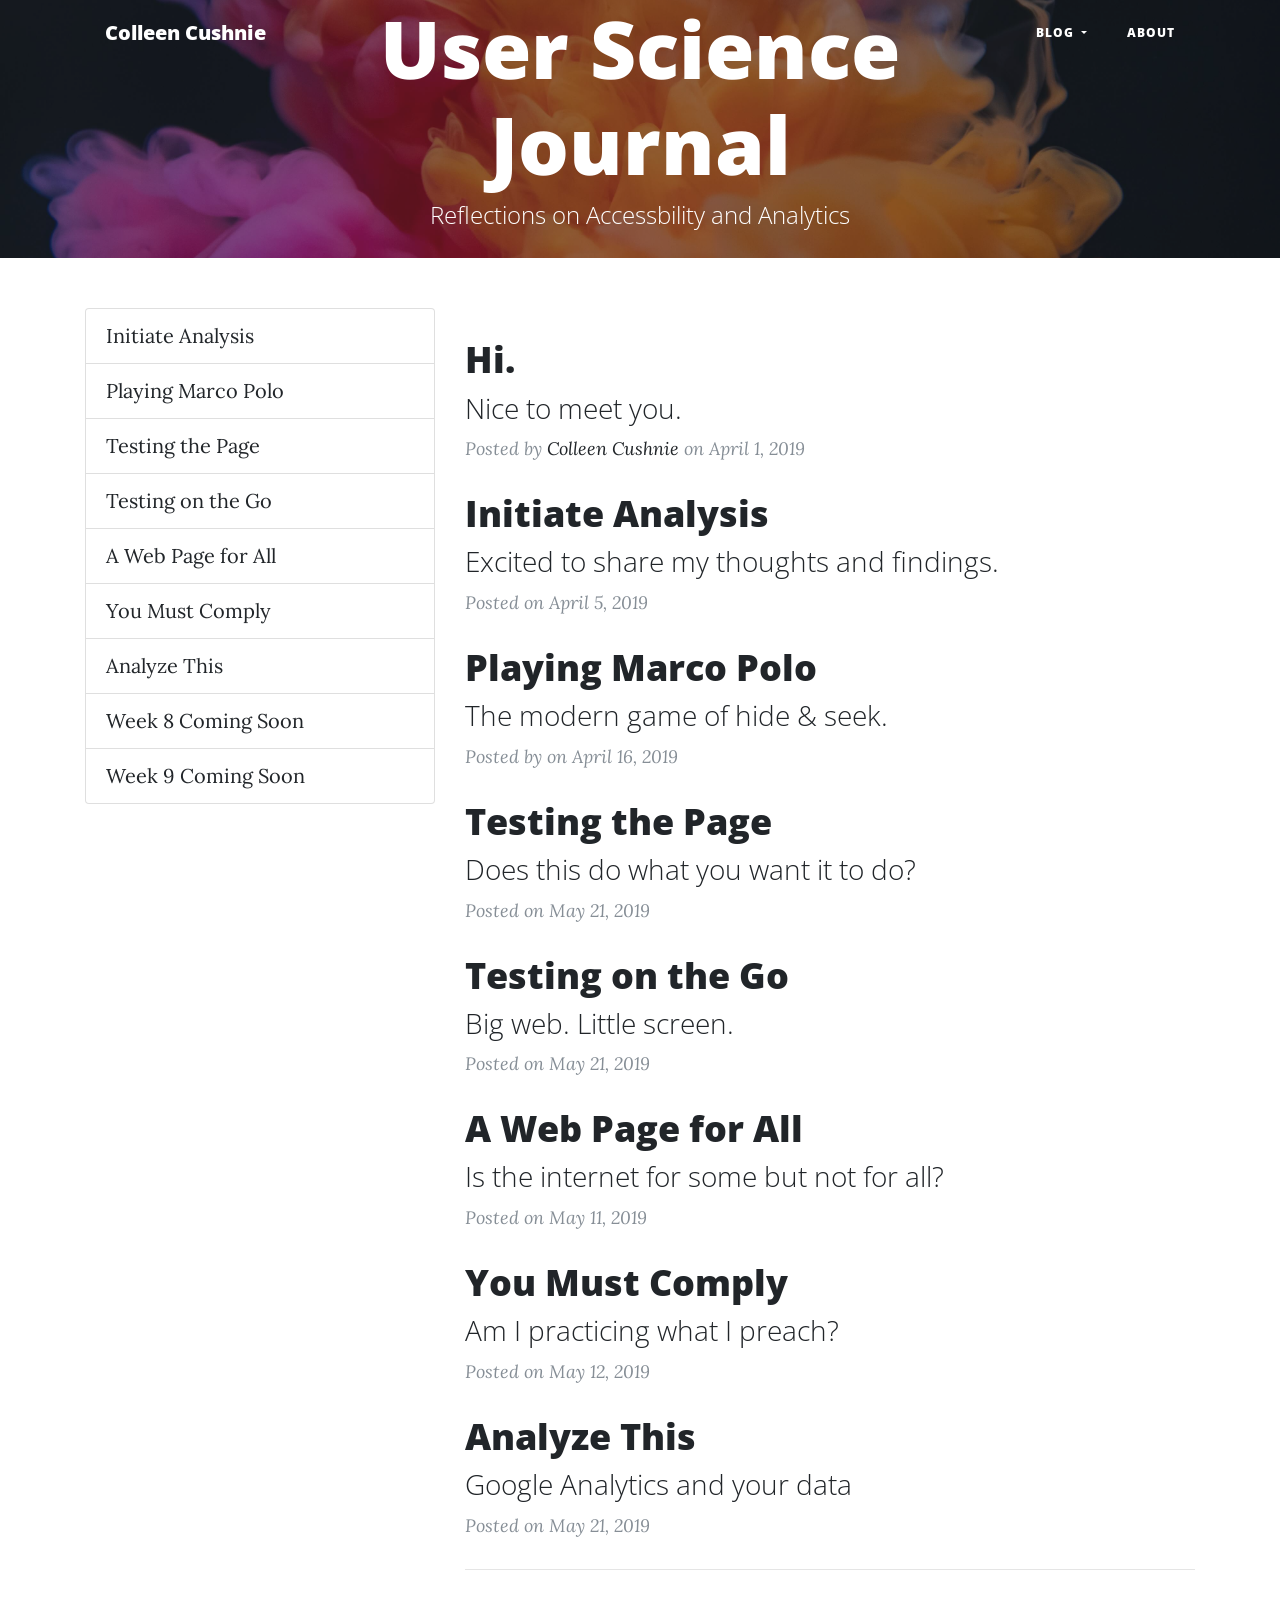
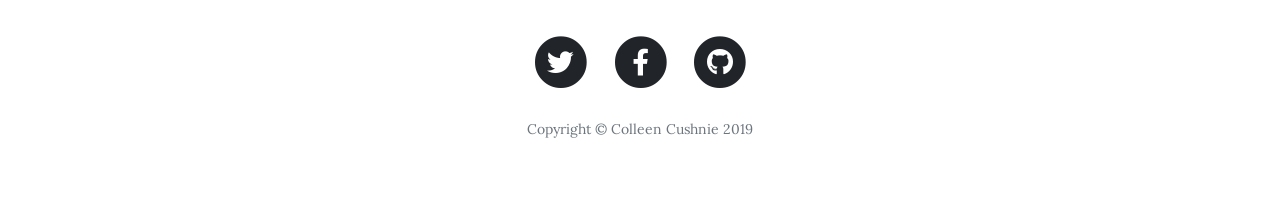
==== index.html @ f5b6a59d "many many updates and image adds" ====
<!DOCTYPE html>
<html lang="en">

<head>
  <!-- Global site tag (gtag.js) - Google Analytics -->
  <script async src="https://www.googletagmanager.com/gtag/js?id=UA-138976741-1"></script>
  <script>
    window.dataLayer = window.dataLayer || [];

    function gtag() {
      dataLayer.push(arguments);
    }
    gtag('js', new Date());

    gtag('config', 'UA-138976741-1');
  </script>

  <meta charset="utf-8">
  <meta name="viewport" content="width=device-width, initial-scale=1, shrink-to-fit=no">
  <meta name="description" content="">
  <meta name="author" content="">

  <title>User Science Journal</title>

  <!-- Bootstrap core CSS -->
  <link href="https://stackpath.bootstrapcdn.com/bootstrap/4.3.1/css/bootstrap.min.css " rel="stylesheet">

  <!-- Custom fonts for this template -->
  <link rel="stylesheet" href="https://use.fontawesome.com/releases/v5.7.2/css/all.css"
    integrity="sha384-fnmOCqbTlWIlj8LyTjo7mOUStjsKC4pOpQbqyi7RrhN7udi9RwhKkMHpvLbHG9Sr" crossorigin="anonymous">
  <link href='https://fonts.googleapis.com/css?family=Lora:400,700,400italic,700italic' rel='stylesheet'
    type='text/css'>
  <link
    href='https://fonts.googleapis.com/css?family=Open+Sans:300italic,400italic,600italic,700italic,800italic,400,300,600,700,800'
    rel='stylesheet' type='text/css'>

  <!-- Custom styles for this template -->
  <link href="css/clean-blog.min.css" rel="stylesheet">
  <link rel="apple-touch-icon" sizes="57x57" href="apple-icon-57x57.png">
  <link rel="apple-touch-icon" sizes="60x60" href="apple-icon-60x60.png">
  <link rel="apple-touch-icon" sizes="72x72" href="apple-icon-72x72.png">
  <link rel="apple-touch-icon" sizes="76x76" href="apple-icon-76x76.png">
  <link rel="apple-touch-icon" sizes="114x114" href="apple-icon-114x114.png">
  <link rel="apple-touch-icon" sizes="120x120" href="apple-icon-120x120.png">
  <link rel="apple-touch-icon" sizes="144x144" href="apple-icon-144x144.png">
  <link rel="apple-touch-icon" sizes="152x152" href="apple-icon-152x152.png">
  <link rel="apple-touch-icon" sizes="180x180" href="apple-icon-180x180.png">
  <link rel="icon" type="image/png" sizes="192x192" href="android-icon-192x192.png">
  <link rel="icon" type="image/png" sizes="32x32" href="favicon-32x32.png">
  <link rel="icon" type="image/png" sizes="96x96" href="favicon-96x96.png">
  <link rel="icon" type="image/png" sizes="16x16" href="favicon-16x16.png">
  <link rel="manifest" href="manifest.json">
  <meta name="msapplication-TileColor" content="#ffffff">
  <meta name="msapplication-TileImage" content="ms-icon-144x144.png">
  <meta name="theme-color" content="#ffffff">


</head>

<body>

  <!-- Navigation -->
  <nav class="navbar navbar-expand-lg navbar-light fixed-top" id="mainNav">
    <div class="container">
      <a class="navbar-brand" href="index.html">Colleen Cushnie</a>
      <button class="navbar-toggler navbar-toggler-right" type="button" data-toggle="collapse"
        data-target="#navbarResponsive" aria-controls="navbarResponsive" aria-expanded="false"
        aria-label="Toggle navigation">
        Menu
        <i class="fas fa-bars"></i>
      </button>
      <div class="collapse navbar-collapse" id="navbarResponsive">
        <ul class="navbar-nav ml-auto">
          <!-- <li class="nav-item">
            <a class="nav-link" href="index.html">Home</a>
          </li> -->


          <li class="nav-item dropdown">
            <a class="nav-link dropdown-toggle" href="#" id="navbarDropdownBlog" data-toggle="dropdown"
              aria-haspopup="true" aria-expanded="false">
              Blog
            </a>
            <div class="dropdown-menu dropdown-menu-right" aria-labelledby="navbarDropdownBlog">
              <a class="dropdown-item" href="post1.html">Initiate Analysis</a>
              <a class="dropdown-item" href="post2.html">Playing Marco Polo</a>
              <a class="dropdown-item" href="post3.html">Testing the Page</a>
              <a class="dropdown-item" href="post4.html">Testing on the Go</a>
              <a class="dropdown-item" href="post5.html">A Web Page for All</a>
              <a class="dropdown-item" href="post6.html">You Must Comply</a>
              <a class="dropdown-item" href="post7.html">Analyze This</a>
              <a class="dropdown-item" href="#">Week 8 Coming Soon</a>
                            <a class="dropdown-item" href="#">Week 9 Coming Soon</a>
            </div>
          </li>
          <li class="nav-item">
            <a class="nav-link" href="about.html">About</a>
          </li>
        </ul>
      </div>
    </div>
  </nav>

  <!-- Page Header -->
  <header class="masthead" style="background-image: url('img/abstract-art.jpg')">
    <div class="overlay"></div>
    <div class="container">
      <div class="row">
        <div class="col-lg-8 col-md-10 mx-auto">
          <div class="site-heading">
            <h1>User Science Journal</h1>
            <span class="subheading">Reflections on Accessbility and Analytics</span>

          </div>

        </div>
      </div>
    </div>
  </header>

  <!-- Main Content -->
  <div class="container">
    <div class="row">
      <div class="col-lg-4 col-md-12">
        <div class="list-group">
          <a href="post1.html" class="list-group-item">Initiate Analysis</a>
          <a href="post2.html" class="list-group-item">Playing Marco Polo</a>
              <a href="post3.html" class="list-group-item">Testing the Page</a>
              <a href="post4.html" class="list-group-item">Testing on the Go</a>
              <a href="post5.html" class="list-group-item">A Web Page for All</a>
              <a href="post6.html" class="list-group-item">You Must Comply</a>
              <a href="post7.html" class="list-group-item">Analyze This</a>
              <a href="#" class="list-group-item">Week 8 Coming Soon</a>
                            <a href="#" class="list-group-item">Week 9 Coming Soon</a>
              
              

        </div>
      </div>

      <div class="col-lg-8 col-md-12 mx-auto">
        <div class="post-preview">
          <a href="about.html">
            <h2 class="post-title">
              Hi. 
            </h2>
            <h3 class="post-subtitle">
              Nice to meet you.
            </h3>
          </a>
          <p class="post-meta">Posted by
            <a href="#">Colleen Cushnie</a>
            on April 1, 2019</p>
        </div>
        <div class="post-preview">
          <a href="post1.html">
            <h2 class="post-title">
              Initiate Analysis
            </h2>
            <h3 class="post-subtitle">
              Excited to share my thoughts and findings.
            </h3>
          </a>
          <p class="post-meta">Posted 
            on April 5, 2019</p>
        </div>
        <div class="post-preview">
          <a href="post2.html">
            <h2 class="post-title">
              Playing Marco Polo
            </h2>
            <h3 class="post-subtitle">
              The modern game of hide & seek.
            </h3>
          </a>
          <p class="post-meta">Posted by
            
            on April 16, 2019</p>
        </div>
        <div class="post-preview">
          <a href="post3.html">
            <h2 class="post-title">
              Testing the Page
            </h2>
            <h3 class="post-subtitle">
              Does this do what you want it to do?
            </h3>
          </a>
          <p class="post-meta">Posted 
            on May 21, 2019</p>
        </div>
        <div class="post-preview">
          <a href="post4.html">
            <h2 class="post-title">
              Testing on the Go
            </h2>
            <h3 class="post-subtitle">
              Big web. Little screen.
            </h3>
          </a>
          <p class="post-meta">Posted 
            on May 21, 2019</p>
        </div>
        <div class="post-preview">
          <a href="post5.html">
            <h2 class="post-title">
              A Web Page for All
            </h2>
            <h3 class="post-subtitle">
              Is the internet for some but not for all?
            </h3>
          </a>
          <p class="post-meta">Posted 
            on May 11, 2019</p>
        </div>
        <div class="post-preview">
          <a href="post6.html">
            <h2 class="post-title">
              You Must Comply
            </h2>
            <h3 class="post-subtitle">
              Am I practicing what I preach?
            </h3>
          </a>
          <p class="post-meta">Posted 
            on May 12, 2019</p>
        </div>
        <div class="post-preview">
          <a href="post7.html">
            <h2 class="post-title">
              Analyze This
            </h2>
            <h3 class="post-subtitle">
              Google Analytics and your data
            </h3>
          </a>
          <p class="post-meta">Posted 
            on May 21, 2019</p>
        </div>

        <hr>

      </div>
    </div>
  </div>


  <!-- Footer -->
  <footer>
    <div class="container">
      <div class="row">
        <div class="col-lg-8 col-md-10 mx-auto">
          <ul class="list-inline text-center">
            <li class="list-inline-item">
              <a href="#">
                <span class="fa-stack fa-lg">
                  <i class="fas fa-circle fa-stack-2x"></i>
                  <i class="fab fa-twitter fa-stack-1x fa-inverse"></i>
                </span>
              </a>
            </li>
            <li class="list-inline-item">
              <a href="https://twitter.com/colleenpacnw" target="_blank">
                <span class="fa-stack fa-lg">
                  <i class="fas fa-circle fa-stack-2x"></i>
                  <i class="fab fa-facebook-f fa-stack-1x fa-inverse"></i>
                </span>
              </a>
            </li>
            <li class="list-inline-item">
              <a href="https://github.com/Cushnie/user.science" target="_blank">
                <span class="fa-stack fa-lg">
                  <i class="fas fa-circle fa-stack-2x"></i>
                  <i class="fab fa-github fa-stack-1x fa-inverse"></i>
                </span>
              </a>
            </li>
          </ul>
          <p class="copyright text-muted">Copyright &copy; Colleen Cushnie 2019</p>
        </div>
      </div>
    </div>
  </footer>

  <!-- Bootstrap core JavaScript -->
  <script src="https://code.jquery.com/jquery-3.3.1.slim.min.js"
    integrity="sha384-q8i/X+965DzO0rT7abK41JStQIAqVgRVzpbzo5smXKp4YfRvH+8abtTE1Pi6jizo" crossorigin="anonymous">
  </script>
  <script src="https://cdnjs.cloudflare.com/ajax/libs/popper.js/1.14.7/umd/popper.min.js"
    integrity="sha384-UO2eT0CpHqdSJQ6hJty5KVphtPhzWj9WO1clHTMGa3JDZwrnQq4sF86dIHNDz0W1" crossorigin="anonymous">
  </script>
  <script src="https://stackpath.bootstrapcdn.com/bootstrap/4.3.1/js/bootstrap.min.js"
    integrity="sha384-JjSmVgyd0p3pXB1rRibZUAYoIIy6OrQ6VrjIEaFf/nJGzIxFDsf4x0xIM+B07jRM" crossorigin="anonymous">
  </script>


  <!-- Custom scripts for this template -->
  <script src="js/clean-blog.min.js"></script>
</body>

</html>
---- css/clean-blog.min.css ----
/*!
 * Start Bootstrap - Clean Blog v5.0.2 (https://startbootstrap.com/template-overviews/clean-blog)
 * Copyright 2013-2019 Start Bootstrap
 * Licensed under MIT (https://github.com/BlackrockDigital/startbootstrap-clean-blog/blob/master/LICENSE)
 */
body {
    font-size: 20px;
    color: #212529;
    font-family: Lora, 'Times New Roman', serif
}

p {
    line-height: 1.5;
    margin: 30px 0
}

p a {
    text-decoration: underline
}

h1,
h2,
h3,
h4,
h5,
h6 {
    font-weight: 800;
    font-family: 'Open Sans', 'Helvetica Neue', Helvetica, Arial, sans-serif
}

a {
    color: #212529;
    -webkit-transition: all .2s;
    transition: all .2s
}

a:focus,
a:hover {
    color: #0085a1
}

blockquote {
    font-style: italic;
    color: #868e96
}

.section-heading {
    font-size: 36px;
    font-weight: 700;
    margin-top: 60px
}

.caption {
    font-size: 14px;
    font-style: italic;
    display: block;
    margin: 0;
    padding: 10px;
    text-align: center;
    border-bottom-right-radius: 5px;
    border-bottom-left-radius: 5px
}

::-moz-selection {
    color: #fff;
    background: #0085a1;
    text-shadow: none
}

::selection {
    color: #fff;
    background: #0085a1;
    text-shadow: none
}

img::-moz-selection {
    color: #fff;
    background: 0 0
}

img::selection {
    color: #fff;
    background: 0 0
}

img::-moz-selection {
    color: #fff;
    background: 0 0
}

#mainNav {
    position: absolute;
    border-bottom: 1px solid #e9ecef;
    background-color: #fff;
    font-family: 'Open Sans', 'Helvetica Neue', Helvetica, Arial, sans-serif
}

#mainNav .navbar-brand {
    font-weight: 800;
    color: #343a40
}

#mainNav .navbar-toggler {
    font-size: 12px;
    font-weight: 800;
    padding: 13px;
    text-transform: uppercase;
    color: #343a40
}

#mainNav .navbar-nav>li.nav-item>a {
    font-size: 12px;
    font-weight: 800;
    letter-spacing: 1px;
    text-transform: uppercase
}

@media only screen and (min-width:992px) {
    #mainNav {
        border-bottom: 1px solid transparent;
        background: 0 0
    }

    #mainNav .navbar-brand {
        padding: 10px 20px;
        color: #fff
    }

    #mainNav .navbar-brand:focus,
    #mainNav .navbar-brand:hover {
        color: rgba(255, 255, 255, .8)
    }

    #mainNav .navbar-nav>li.nav-item>a {
        padding: 10px 20px;
        color: #fff
    }

    #mainNav .navbar-nav>li.nav-item>a:focus,
    #mainNav .navbar-nav>li.nav-item>a:hover {
        color: rgba(255, 255, 255, .8)
    }
}

@media only screen and (min-width:992px) {
    #mainNav {
        -webkit-transition: background-color .2s;
        transition: background-color .2s;
        -webkit-transform: translate3d(0, 0, 0);
        transform: translate3d(0, 0, 0);
        -webkit-backface-visibility: hidden
    }

    #mainNav.is-fixed {
        position: fixed;
        top: -67px;
        -webkit-transition: -webkit-transform .2s;
        transition: -webkit-transform .2s;
        transition: transform .2s;
        transition: transform .2s, -webkit-transform .2s;
        border-bottom: 1px solid #fff;
        background-color: rgba(255, 255, 255, .9)
    }

    #mainNav.is-fixed .navbar-brand {
        color: #212529
    }

    #mainNav.is-fixed .navbar-brand:focus,
    #mainNav.is-fixed .navbar-brand:hover {
        color: #0085a1
    }

    #mainNav.is-fixed .navbar-nav>li.nav-item>a {
        color: #212529
    }

    #mainNav.is-fixed .navbar-nav>li.nav-item>a:focus,
    #mainNav.is-fixed .navbar-nav>li.nav-item>a:hover {
        color: #0085a1
    }

    #mainNav.is-visible {
        -webkit-transform: translate3d(0, 100%, 0);
        transform: translate3d(0, 100%, 0)
    }
}

header.masthead {
    margin-bottom: 50px;
    background: no-repeat center center;
    background-color: #868e96;
    background-attachment: scroll;
    position: relative;
    background-size: cover
}

header.masthead .overlay {
    position: absolute;
    top: 0;
    left: 0;
    height: 100%;
    width: 100%;
    background-color: #212529;
    opacity: .5
}

header.masthead .page-heading,
header.masthead .post-heading,
header.masthead .site-heading {
    padding: 0 0 30px;
    color: #fff
}

header.masthead .page-heading,
header.masthead .site-heading {
    text-align: center
}

header.masthead .page-heading h1,
header.masthead .site-heading h1 {
    font-size: 50px;
    margin-top: 0
}

header.masthead .page-heading .subheading,
header.masthead .site-heading .subheading {
    font-size: 24px;
    font-weight: 300;
    line-height: 1.1;
    display: block;
    margin: 10px 0 0;
    font-family: 'Open Sans', 'Helvetica Neue', Helvetica, Arial, sans-serif
}

@media only screen and (min-width:768px) {

    header.masthead .page-heading h1,
    header.masthead .site-heading h1 {
        font-size: 80px
    }
}

header.masthead .post-heading h1 {
    font-size: 35px
}

header.masthead .post-heading .meta,
header.masthead .post-heading .subheading {
    line-height: 1.1;
    display: block
}

header.masthead .post-heading .subheading {
    font-size: 24px;
    font-weight: 600;
    margin: 10px 0 30px;
    font-family: 'Open Sans', 'Helvetica Neue', Helvetica, Arial, sans-serif
}

header.masthead .post-heading .meta {
    font-size: 20px;
    font-weight: 300;
    font-style: italic;
    font-family: Lora, 'Times New Roman', serif
}

header.masthead .post-heading .meta a {
    color: #fff
}

@media only screen and (min-width:768px) {
    header.masthead .post-heading h1 {
        font-size: 55px
    }

    header.masthead .post-heading .subheading {
        font-size: 30px
    }
}

.post-preview>a {
    color: #212529
}

.post-preview>a:focus,
.post-preview>a:hover {
    text-decoration: none;
    color: #0085a1
}

.post-preview>a>.post-title {
    font-size: 30px;
    margin-top: 30px;
    margin-bottom: 10px
}

.post-preview>a>.post-subtitle {
    font-weight: 300;
    margin: 0 0 10px
}

.post-preview>.post-meta {
    font-size: 18px;
    font-style: italic;
    margin-top: 0;
    color: #868e96
}

.post-preview>.post-meta>a {
    text-decoration: none;
    color: #212529
}

.post-preview>.post-meta>a:focus,
.post-preview>.post-meta>a:hover {
    text-decoration: underline;
    color: #0085a1
}

@media only screen and (min-width:768px) {
    .post-preview>a>.post-title {
        font-size: 36px
    }
}

.floating-label-form-group {
    font-size: 14px;
    position: relative;
    margin-bottom: 0;
    padding-bottom: .5em;
    border-bottom: 1px solid #dee2e6
}

.floating-label-form-group input,
.floating-label-form-group textarea {
    font-size: 1.5em;
    position: relative;
    z-index: 1;
    padding: 0;
    resize: none;
    border: none;
    border-radius: 0;
    background: 0 0;
    -webkit-box-shadow: none !important;
    box-shadow: none !important;
    font-family: Lora, 'Times New Roman', serif
}

.floating-label-form-group input::-webkit-input-placeholder,
.floating-label-form-group textarea::-webkit-input-placeholder {
    color: #868e96;
    font-family: Lora, 'Times New Roman', serif
}

.floating-label-form-group label {
    font-size: .85em;
    line-height: 1.764705882em;
    position: relative;
    z-index: 0;
    top: 2em;
    display: block;
    margin: 0;
    -webkit-transition: top .3s ease, opacity .3s ease;
    transition: top .3s ease, opacity .3s ease;
    vertical-align: middle;
    vertical-align: baseline;
    opacity: 0
}

.floating-label-form-group .help-block {
    margin: 15px 0
}

.floating-label-form-group-with-value label {
    top: 0;
    opacity: 1
}

.floating-label-form-group-with-focus label {
    color: #0085a1
}

form .form-group:first-child .floating-label-form-group {
    border-top: 1px solid #dee2e6
}

footer {
    padding: 50px 0 65px
}

footer .list-inline {
    margin: 0;
    padding: 0
}

footer .copyright {
    font-size: 14px;
    margin-bottom: 0;
    text-align: center
}

.btn {
    font-size: 14px;
    font-weight: 800;
    padding: 15px 25px;
    letter-spacing: 1px;
    text-transform: uppercase;
    border-radius: 0;
    font-family: 'Open Sans', 'Helvetica Neue', Helvetica, Arial, sans-serif
}

.btn-primary {
    background-color: #0085a1;
    border-color: #0085a1
}

.btn-primary:active,
.btn-primary:focus,
.btn-primary:hover {
    color: #fff;
    background-color: #00657b !important;
    border-color: #00657b !important
}

.btn-lg {
    font-size: 16px;
    padding: 25px 35px
}
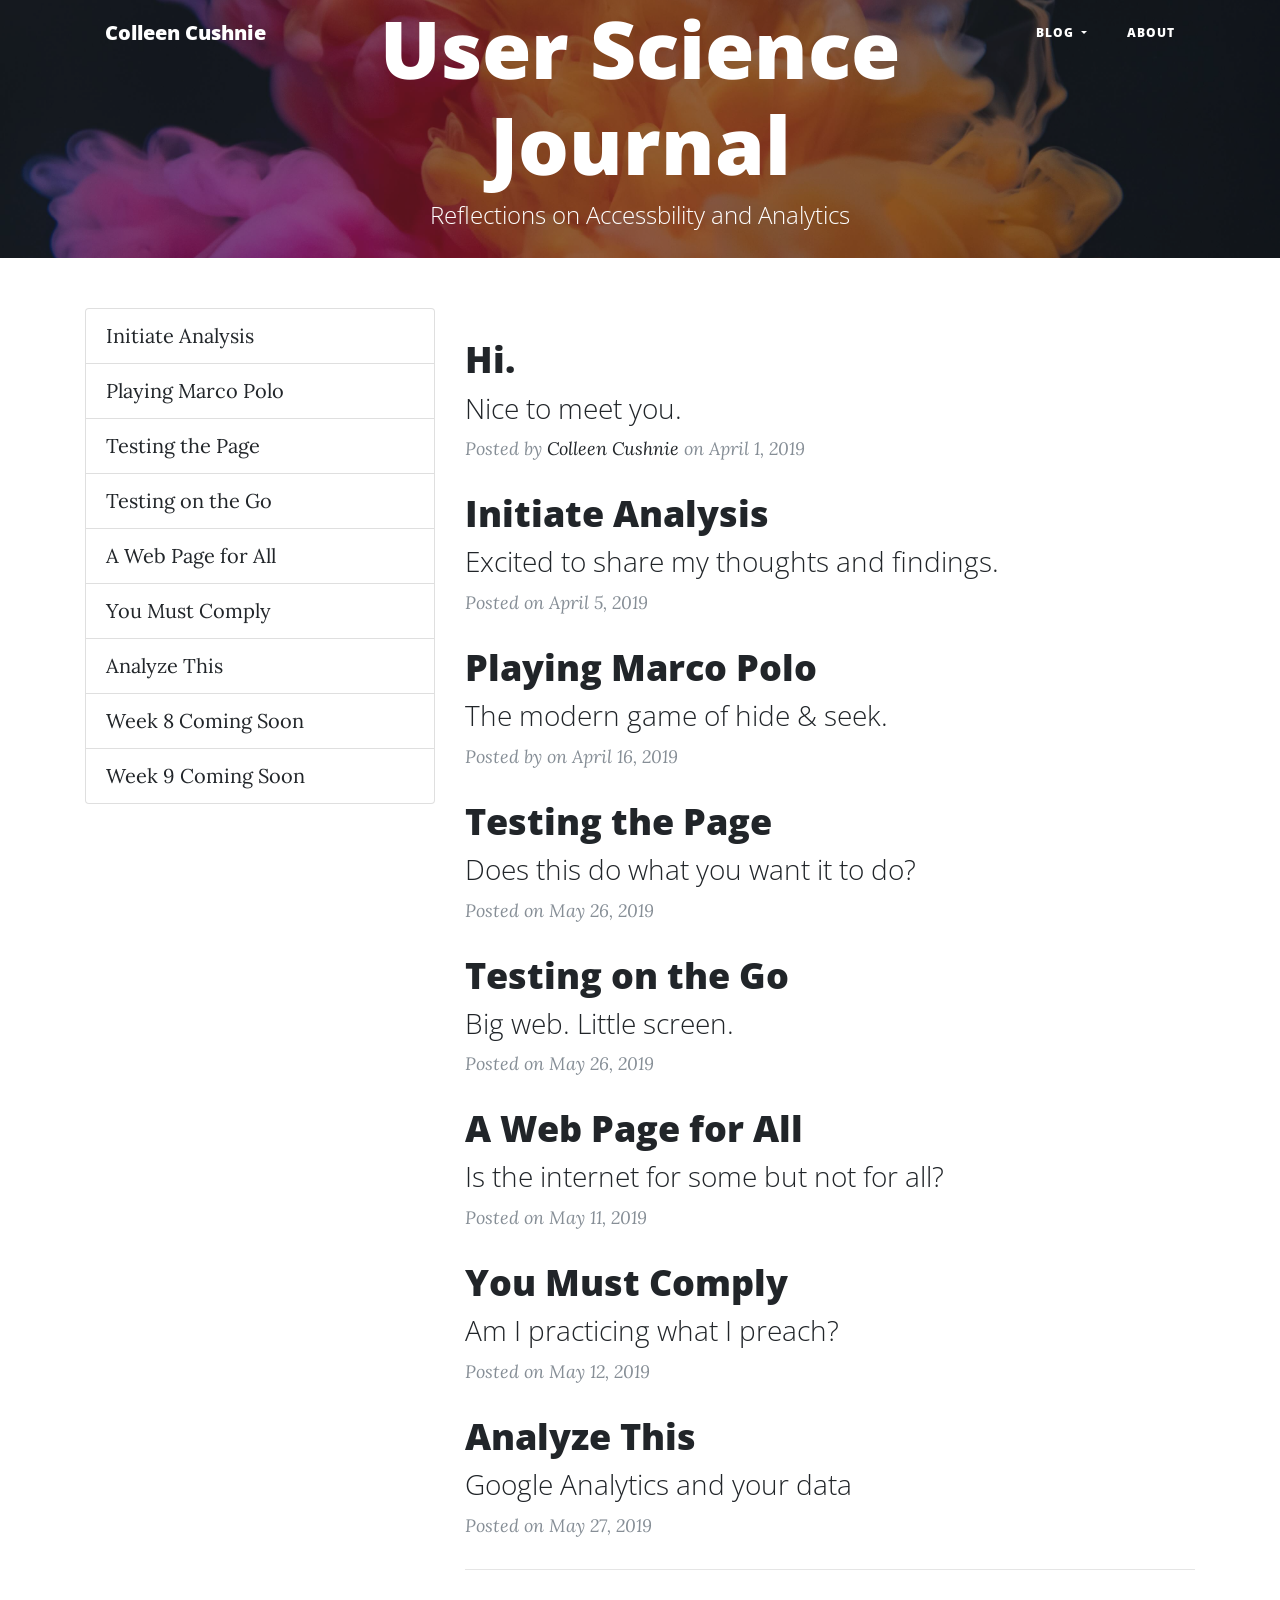
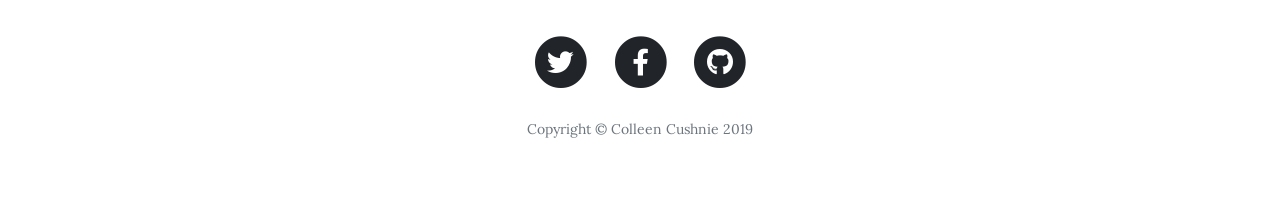
==== commit 448c6f97: "create entry for week 4 and add images" ====
--- a/index.html
+++ b/index.html
@@ -187,7 +187,7 @@
             </h3>
           </a>
           <p class="post-meta">Posted 
-            on May 21, 2019</p>
+            on May 26, 2019</p>
         </div>
         <div class="post-preview">
           <a href="post4.html">
@@ -199,7 +199,7 @@
             </h3>
           </a>
           <p class="post-meta">Posted 
-            on May 21, 2019</p>
+            on May 26, 2019</p>
         </div>
         <div class="post-preview">
           <a href="post5.html">
@@ -235,7 +235,7 @@
             </h3>
           </a>
           <p class="post-meta">Posted 
-            on May 21, 2019</p>
+            on May 27, 2019</p>
         </div>
 
         <hr>
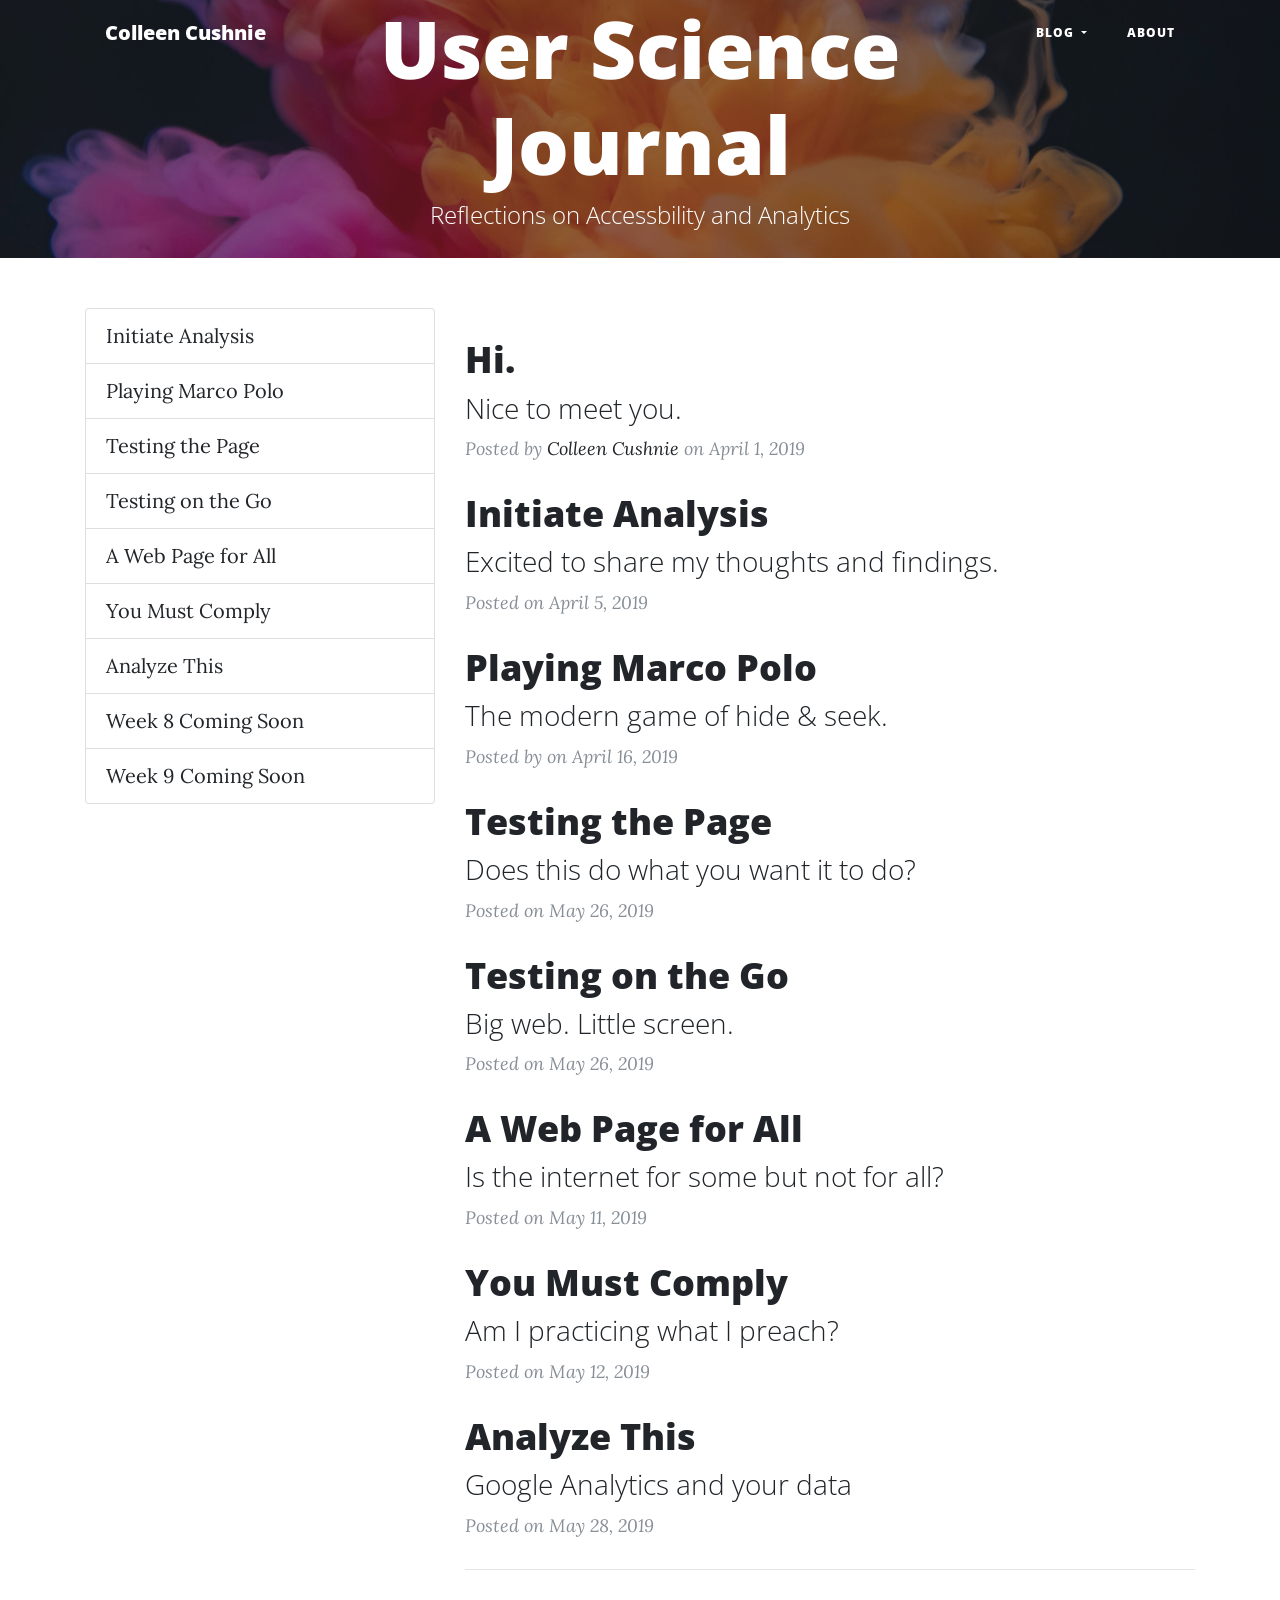
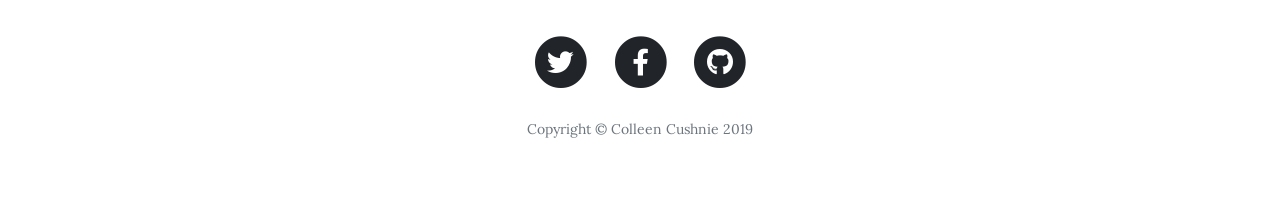
==== commit b3928ccb: "edit small details in blog post" ====
--- a/index.html
+++ b/index.html
@@ -235,7 +235,7 @@
             </h3>
           </a>
           <p class="post-meta">Posted 
-            on May 27, 2019</p>
+            on May 28, 2019</p>
         </div>
 
         <hr>
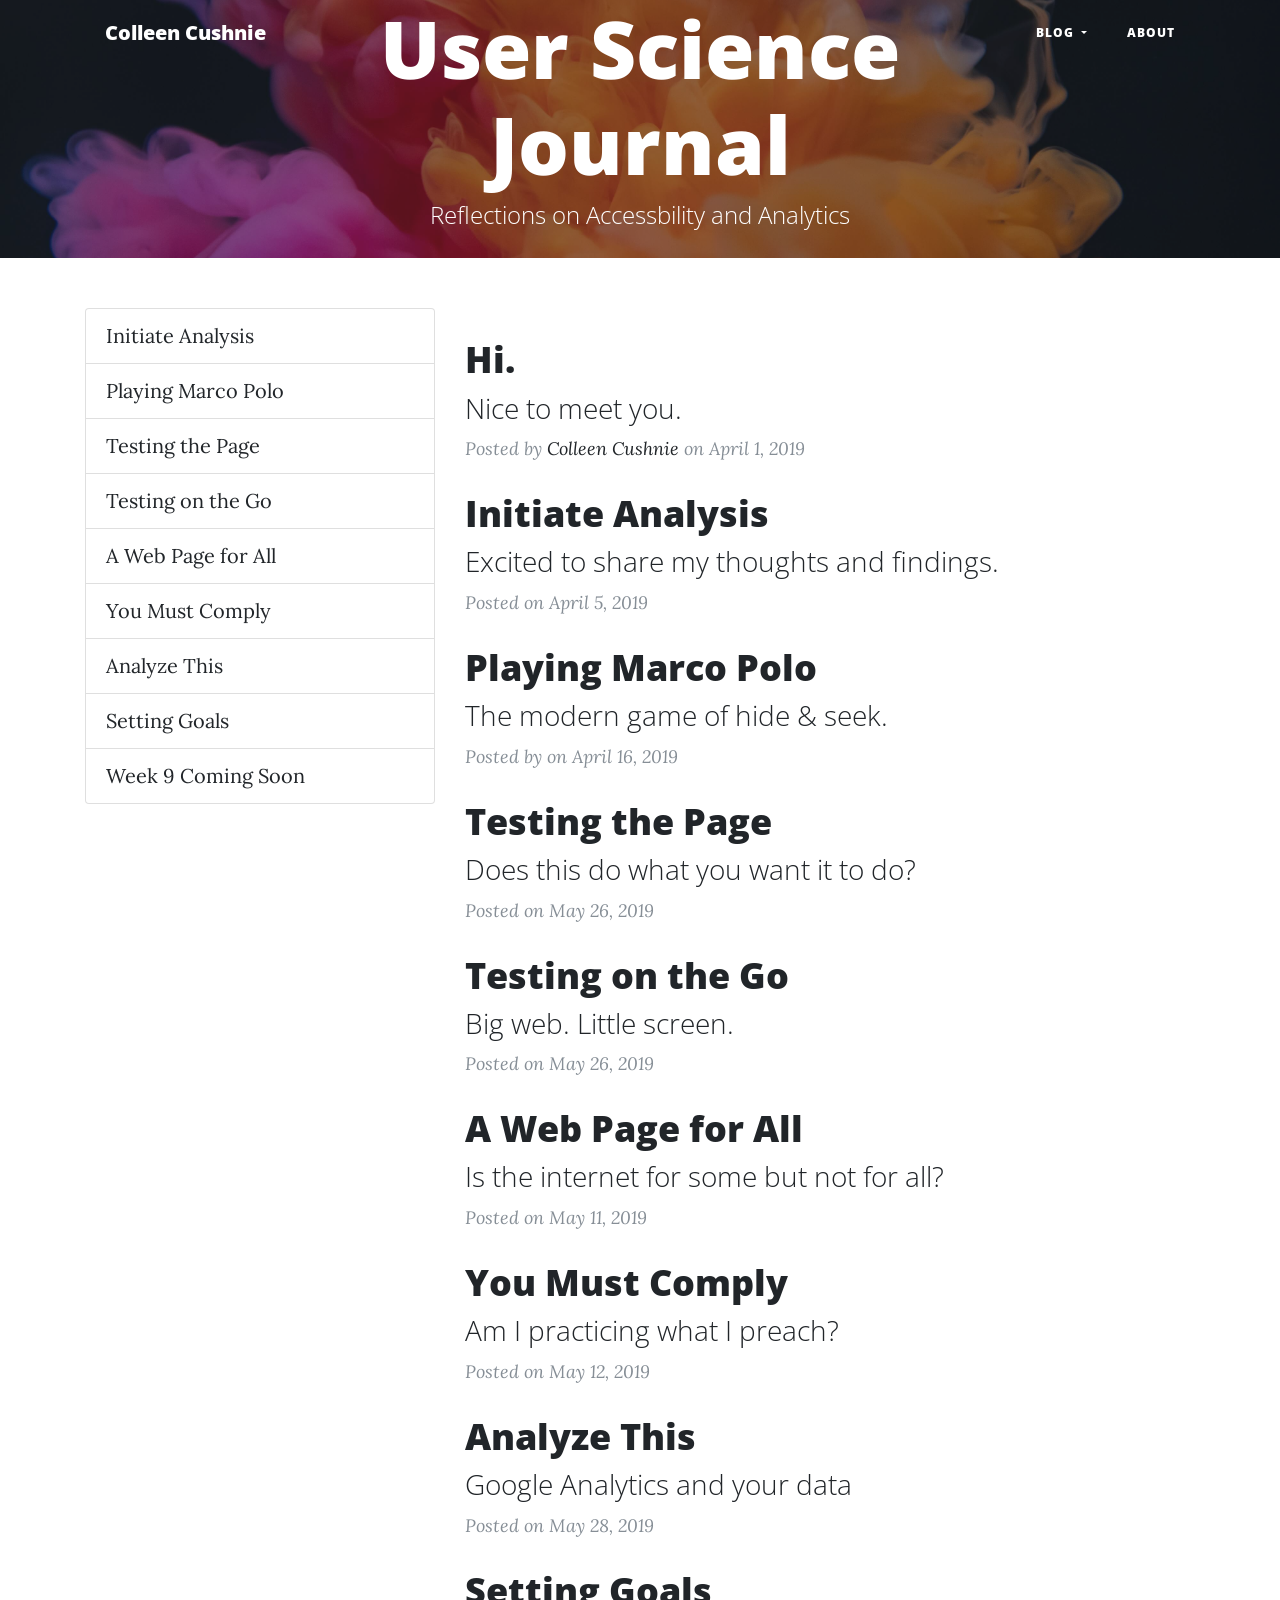
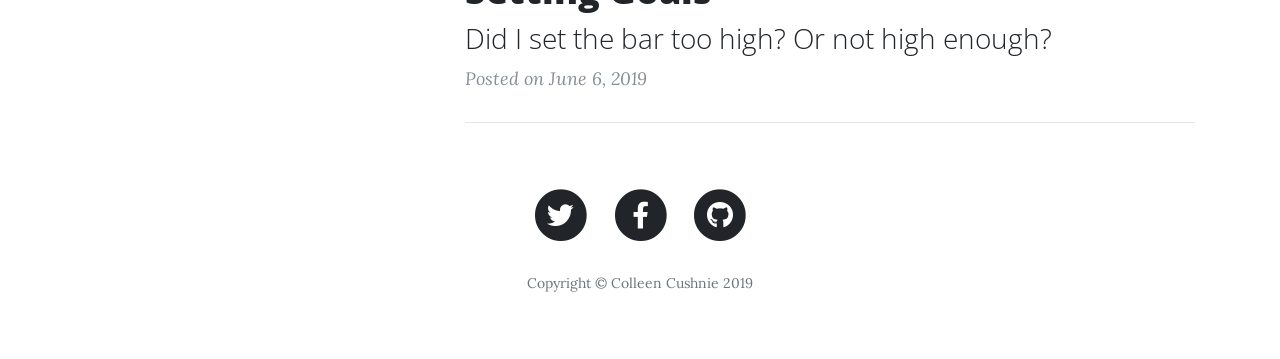
==== commit 0194164f: "add week 8 and update links in dropdown menu" ====
--- a/index.html
+++ b/index.html
@@ -13,7 +13,25 @@
     gtag('js', new Date());
 
     gtag('config', 'UA-138976741-1');
+
+    
   </script>
+      <script>
+        /**
+        * Function that registers a click on an outbound link in Analytics.
+        * This function takes a valid URL string as an argument, and uses that URL string
+        * as the event label. Setting the transport method to 'beacon' lets the hit be sent
+        * using 'navigator.sendBeacon' in browser that support it.
+        */
+        var getOutboundLink = function(url) {
+          gtag('event', 'click', {
+            'event_category': 'outbound',
+            'event_label': url,
+            'transport_type': 'beacon',
+            'event_callback': function(){document.location = url;}
+          });
+        }
+        </script>
 
   <meta charset="utf-8">
   <meta name="viewport" content="width=device-width, initial-scale=1, shrink-to-fit=no">
@@ -62,7 +80,7 @@
   <!-- Navigation -->
   <nav class="navbar navbar-expand-lg navbar-light fixed-top" id="mainNav">
     <div class="container">
-      <a class="navbar-brand" href="index.html">Colleen Cushnie</a>
+      <a class="navbar-brand" href="https://www.colleencushnie.com" onclick="getOutboundLink('http://www.colleencushnie.com'); return false;">Colleen Cushnie</a>
       <button class="navbar-toggler navbar-toggler-right" type="button" data-toggle="collapse"
         data-target="#navbarResponsive" aria-controls="navbarResponsive" aria-expanded="false"
         aria-label="Toggle navigation">
@@ -89,7 +107,7 @@
               <a class="dropdown-item" href="post5.html">A Web Page for All</a>
               <a class="dropdown-item" href="post6.html">You Must Comply</a>
               <a class="dropdown-item" href="post7.html">Analyze This</a>
-              <a class="dropdown-item" href="#">Week 8 Coming Soon</a>
+              <a class="dropdown-item" href="post8.html">Setting Goals</a>
                             <a class="dropdown-item" href="#">Week 9 Coming Soon</a>
             </div>
           </li>
@@ -130,7 +148,7 @@
               <a href="post5.html" class="list-group-item">A Web Page for All</a>
               <a href="post6.html" class="list-group-item">You Must Comply</a>
               <a href="post7.html" class="list-group-item">Analyze This</a>
-              <a href="#" class="list-group-item">Week 8 Coming Soon</a>
+              <a href="post8.html" class="list-group-item">Setting Goals</a>
                             <a href="#" class="list-group-item">Week 9 Coming Soon</a>
               
               
@@ -237,7 +255,18 @@
           <p class="post-meta">Posted 
             on May 28, 2019</p>
         </div>
-
+        <div class="post-preview">
+          <a href="post8.html">
+            <h2 class="post-title">
+              Setting Goals
+            </h2>
+            <h3 class="post-subtitle">
+              Did I set the bar too high? Or not high enough?
+            </h3>
+          </a>
+          <p class="post-meta">Posted 
+            on June 6, 2019</p>
+        </div>
         <hr>
 
       </div>
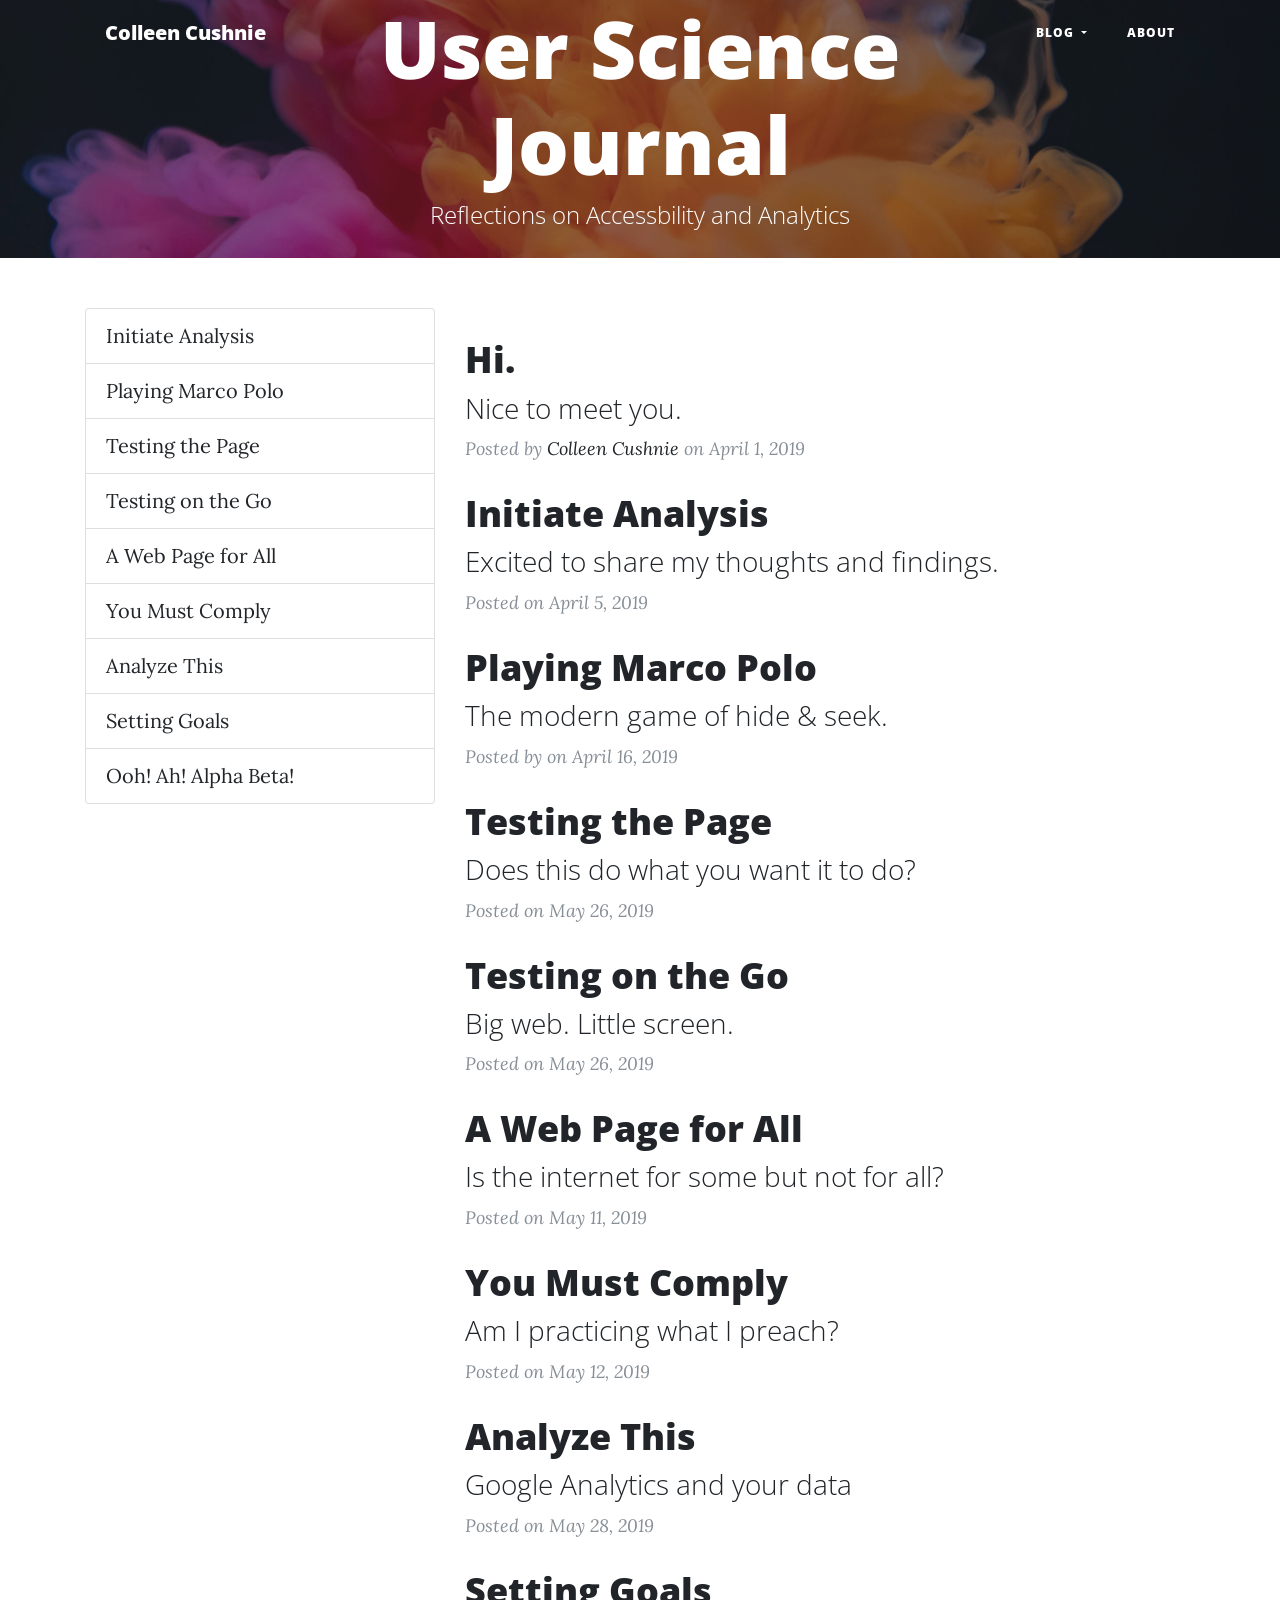
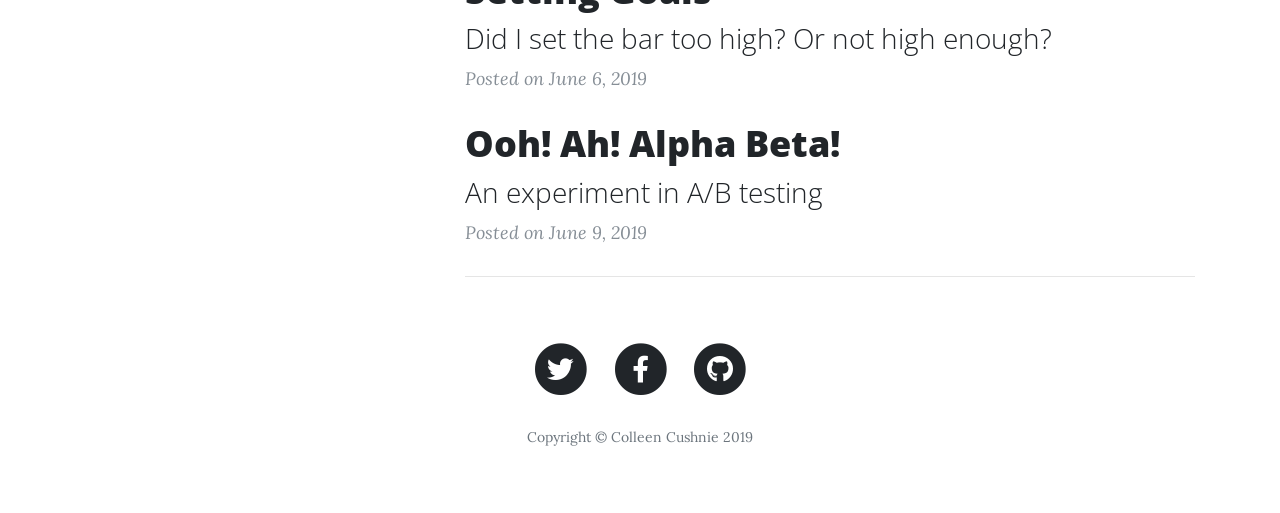
==== commit f970859b: "added Week 9 & updated all files" ====
--- a/index.html
+++ b/index.html
@@ -13,25 +13,25 @@
     gtag('js', new Date());
 
     gtag('config', 'UA-138976741-1');
-
-    
-  </script>
-      <script>
-        /**
-        * Function that registers a click on an outbound link in Analytics.
-        * This function takes a valid URL string as an argument, and uses that URL string
-        * as the event label. Setting the transport method to 'beacon' lets the hit be sent
-        * using 'navigator.sendBeacon' in browser that support it.
-        */
-        var getOutboundLink = function(url) {
-          gtag('event', 'click', {
-            'event_category': 'outbound',
-            'event_label': url,
-            'transport_type': 'beacon',
-            'event_callback': function(){document.location = url;}
-          });
+  </script>
+  <script>
+    /**
+     * Function that registers a click on an outbound link in Analytics.
+     * This function takes a valid URL string as an argument, and uses that URL string
+     * as the event label. Setting the transport method to 'beacon' lets the hit be sent
+     * using 'navigator.sendBeacon' in browser that support it.
+     */
+    var getOutboundLink = function (url) {
+      gtag('event', 'click', {
+        'event_category': 'outbound',
+        'event_label': url,
+        'transport_type': 'beacon',
+        'event_callback': function () {
+          document.location = url;
         }
-        </script>
+      });
+    }
+  </script>
 
   <meta charset="utf-8">
   <meta name="viewport" content="width=device-width, initial-scale=1, shrink-to-fit=no">
@@ -80,7 +80,8 @@
   <!-- Navigation -->
   <nav class="navbar navbar-expand-lg navbar-light fixed-top" id="mainNav">
     <div class="container">
-      <a class="navbar-brand" href="https://www.colleencushnie.com" onclick="getOutboundLink('http://www.colleencushnie.com'); return false;">Colleen Cushnie</a>
+      <a class="navbar-brand" href="https://www.colleencushnie.com"
+        onclick="getOutboundLink('http://www.colleencushnie.com'); return false;">Colleen Cushnie</a>
       <button class="navbar-toggler navbar-toggler-right" type="button" data-toggle="collapse"
         data-target="#navbarResponsive" aria-controls="navbarResponsive" aria-expanded="false"
         aria-label="Toggle navigation">
@@ -108,7 +109,7 @@
               <a class="dropdown-item" href="post6.html">You Must Comply</a>
               <a class="dropdown-item" href="post7.html">Analyze This</a>
               <a class="dropdown-item" href="post8.html">Setting Goals</a>
-                            <a class="dropdown-item" href="#">Week 9 Coming Soon</a>
+              <a class="dropdown-item" href="post9.html">Ooh! Ah! Alpha Beta!</a>
             </div>
           </li>
           <li class="nav-item">
@@ -143,15 +144,15 @@
         <div class="list-group">
           <a href="post1.html" class="list-group-item">Initiate Analysis</a>
           <a href="post2.html" class="list-group-item">Playing Marco Polo</a>
-              <a href="post3.html" class="list-group-item">Testing the Page</a>
-              <a href="post4.html" class="list-group-item">Testing on the Go</a>
-              <a href="post5.html" class="list-group-item">A Web Page for All</a>
-              <a href="post6.html" class="list-group-item">You Must Comply</a>
-              <a href="post7.html" class="list-group-item">Analyze This</a>
-              <a href="post8.html" class="list-group-item">Setting Goals</a>
-                            <a href="#" class="list-group-item">Week 9 Coming Soon</a>
-              
-              
+          <a href="post3.html" class="list-group-item">Testing the Page</a>
+          <a href="post4.html" class="list-group-item">Testing on the Go</a>
+          <a href="post5.html" class="list-group-item">A Web Page for All</a>
+          <a href="post6.html" class="list-group-item">You Must Comply</a>
+          <a href="post7.html" class="list-group-item">Analyze This</a>
+          <a href="post8.html" class="list-group-item">Setting Goals</a>
+          <a href="post9.html" class="list-group-item">Ooh! Ah! Alpha Beta!</a>
+
+
 
         </div>
       </div>
@@ -160,7 +161,7 @@
         <div class="post-preview">
           <a href="about.html">
             <h2 class="post-title">
-              Hi. 
+              Hi.
             </h2>
             <h3 class="post-subtitle">
               Nice to meet you.
@@ -179,7 +180,7 @@
               Excited to share my thoughts and findings.
             </h3>
           </a>
-          <p class="post-meta">Posted 
+          <p class="post-meta">Posted
             on April 5, 2019</p>
         </div>
         <div class="post-preview">
@@ -192,7 +193,7 @@
             </h3>
           </a>
           <p class="post-meta">Posted by
-            
+
             on April 16, 2019</p>
         </div>
         <div class="post-preview">
@@ -204,7 +205,7 @@
               Does this do what you want it to do?
             </h3>
           </a>
-          <p class="post-meta">Posted 
+          <p class="post-meta">Posted
             on May 26, 2019</p>
         </div>
         <div class="post-preview">
@@ -216,7 +217,7 @@
               Big web. Little screen.
             </h3>
           </a>
-          <p class="post-meta">Posted 
+          <p class="post-meta">Posted
             on May 26, 2019</p>
         </div>
         <div class="post-preview">
@@ -228,7 +229,7 @@
               Is the internet for some but not for all?
             </h3>
           </a>
-          <p class="post-meta">Posted 
+          <p class="post-meta">Posted
             on May 11, 2019</p>
         </div>
         <div class="post-preview">
@@ -240,7 +241,7 @@
               Am I practicing what I preach?
             </h3>
           </a>
-          <p class="post-meta">Posted 
+          <p class="post-meta">Posted
             on May 12, 2019</p>
         </div>
         <div class="post-preview">
@@ -252,20 +253,22 @@
               Google Analytics and your data
             </h3>
           </a>
-          <p class="post-meta">Posted 
+          <p class="post-meta">Posted
             on May 28, 2019</p>
         </div>
         <div class="post-preview">
           <a href="post8.html">
-            <h2 class="post-title">
-              Setting Goals
-            </h2>
-            <h3 class="post-subtitle">
-              Did I set the bar too high? Or not high enough?
-            </h3>
-          </a>
-          <p class="post-meta">Posted 
-            on June 6, 2019</p>
+            <h2 class="post-title">Setting Goals</h2>
+            <h3 class="post-subtitle">Did I set the bar too high? Or not high enough?</h3>
+          </a>
+          <p class="post-meta">Posted on June 6, 2019</p>
+        </div>
+        <div class="post-preview">
+          <a href="post9.html">
+            <h2 class="post-title">Ooh! Ah! Alpha Beta!</h2>
+            <h3 class="post-subtitle">An experiment in A/B testing</h3>
+          </a>
+          <p class="post-meta">Posted on June 9, 2019</p>
         </div>
         <hr>
 
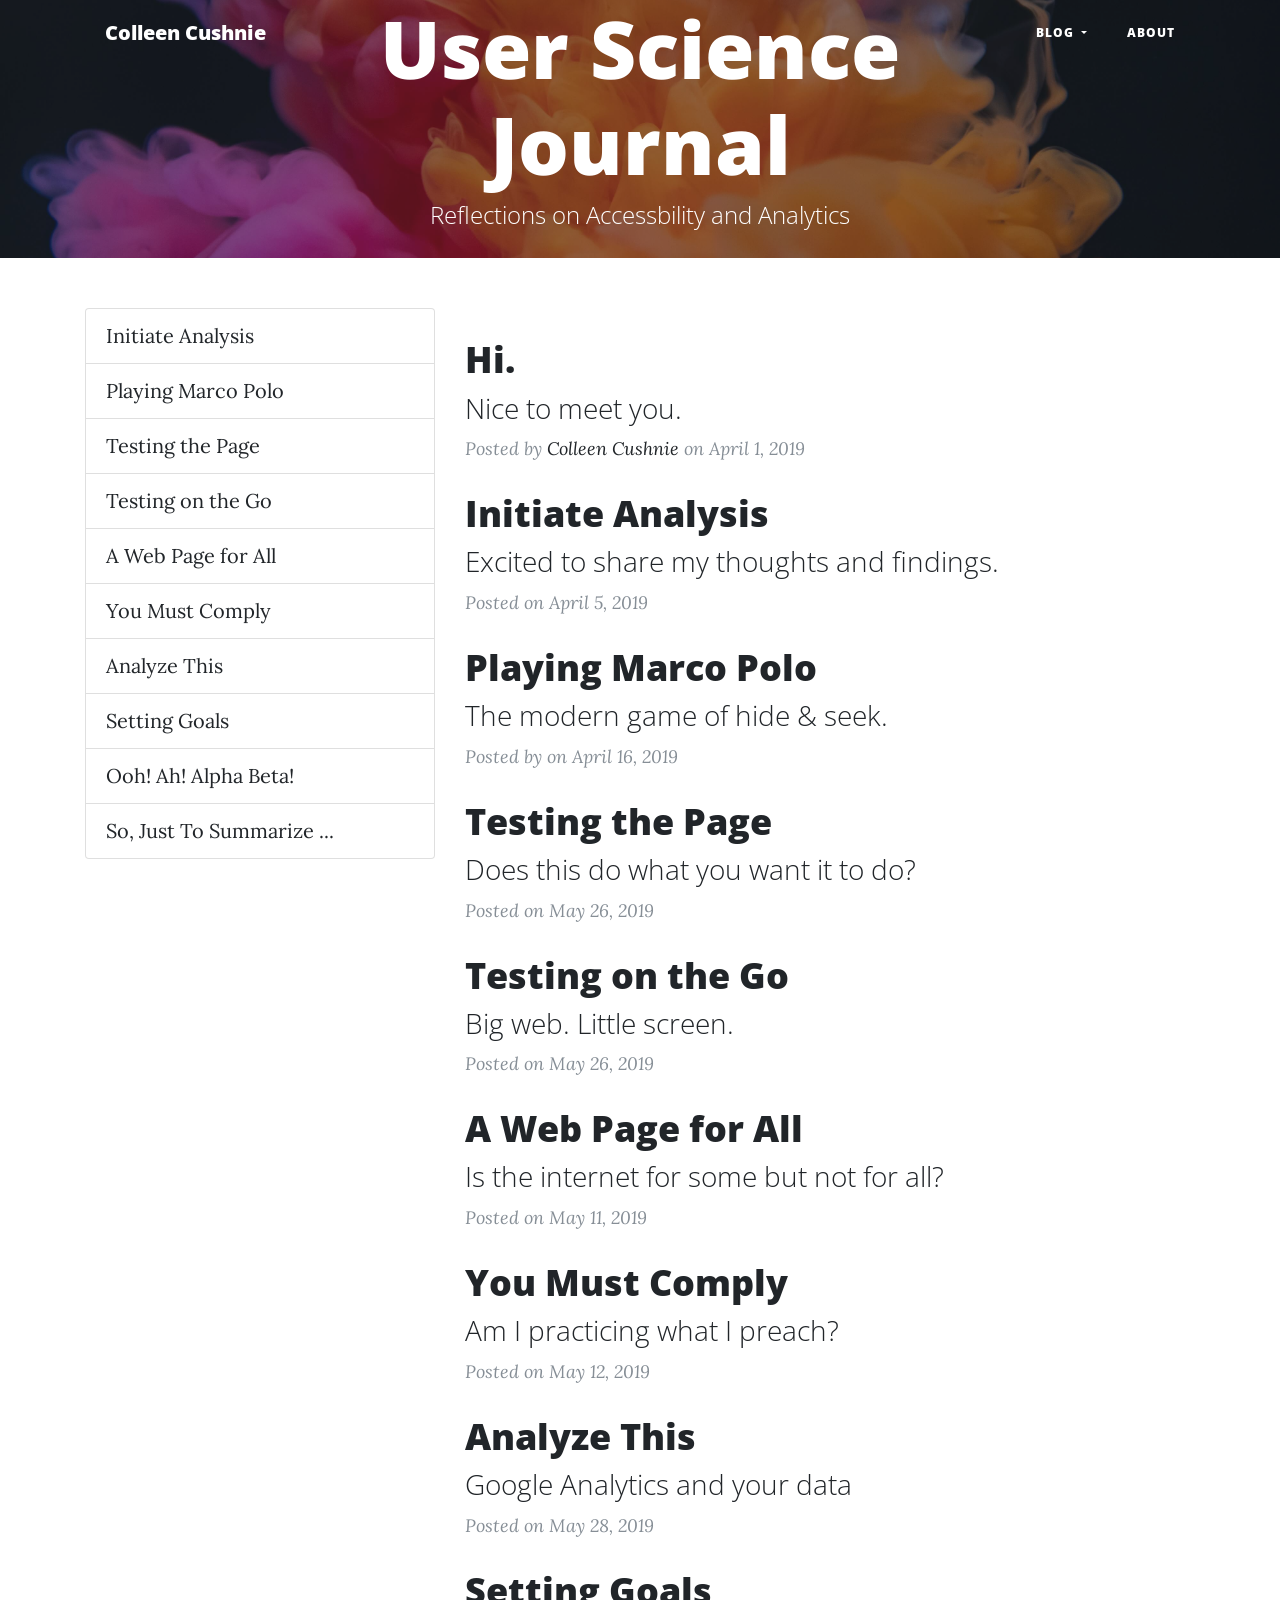
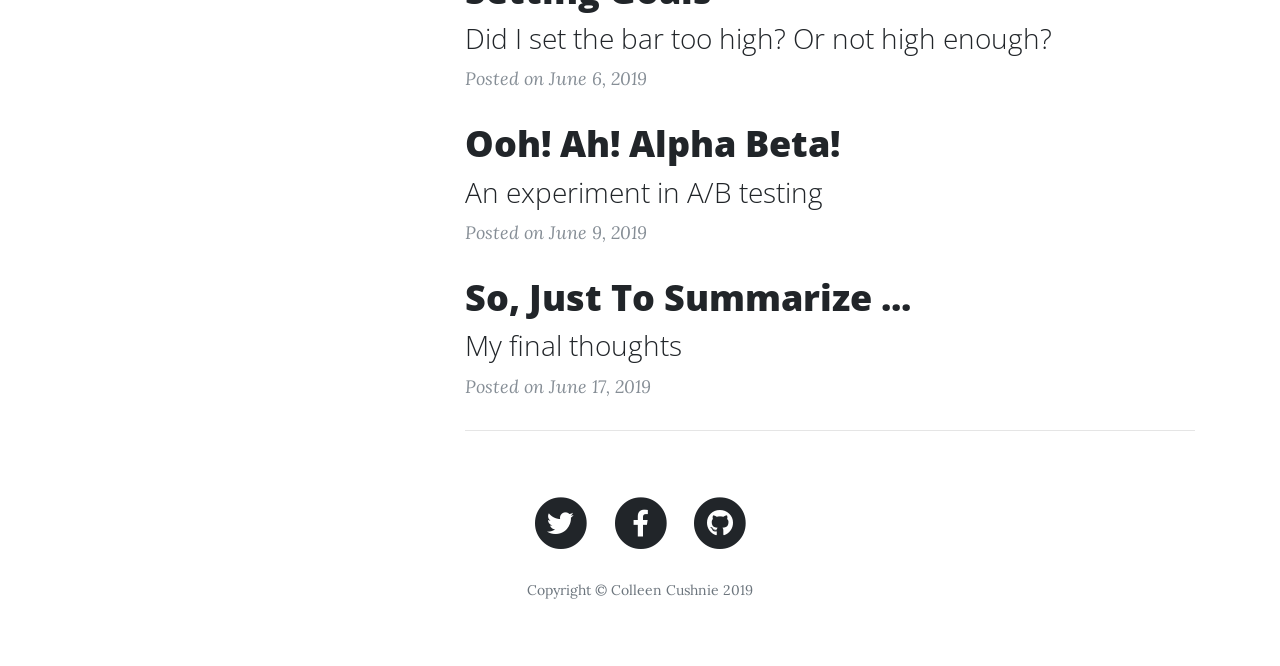
==== commit 46505713: "final blog enry" ====
--- a/index.html
+++ b/index.html
@@ -110,6 +110,7 @@
               <a class="dropdown-item" href="post7.html">Analyze This</a>
               <a class="dropdown-item" href="post8.html">Setting Goals</a>
               <a class="dropdown-item" href="post9.html">Ooh! Ah! Alpha Beta!</a>
+              <a class="dropdown-item" href="post10.html">So, Just To Summarize ...</a>
             </div>
           </li>
           <li class="nav-item">
@@ -151,8 +152,7 @@
           <a href="post7.html" class="list-group-item">Analyze This</a>
           <a href="post8.html" class="list-group-item">Setting Goals</a>
           <a href="post9.html" class="list-group-item">Ooh! Ah! Alpha Beta!</a>
-
-
+          <a href="post10.html" class="list-group-item">So, Just To Summarize ...</a>
 
         </div>
       </div>
@@ -269,6 +269,13 @@
             <h3 class="post-subtitle">An experiment in A/B testing</h3>
           </a>
           <p class="post-meta">Posted on June 9, 2019</p>
+        </div>
+        <div class="post-preview">
+          <a href="post10.html">
+            <h2 class="post-title">So, Just To Summarize ...</h2>
+            <h3 class="post-subtitle">My final thoughts</h3>
+          </a>
+          <p class="post-meta">Posted on June 17, 2019</p>
         </div>
         <hr>
 
